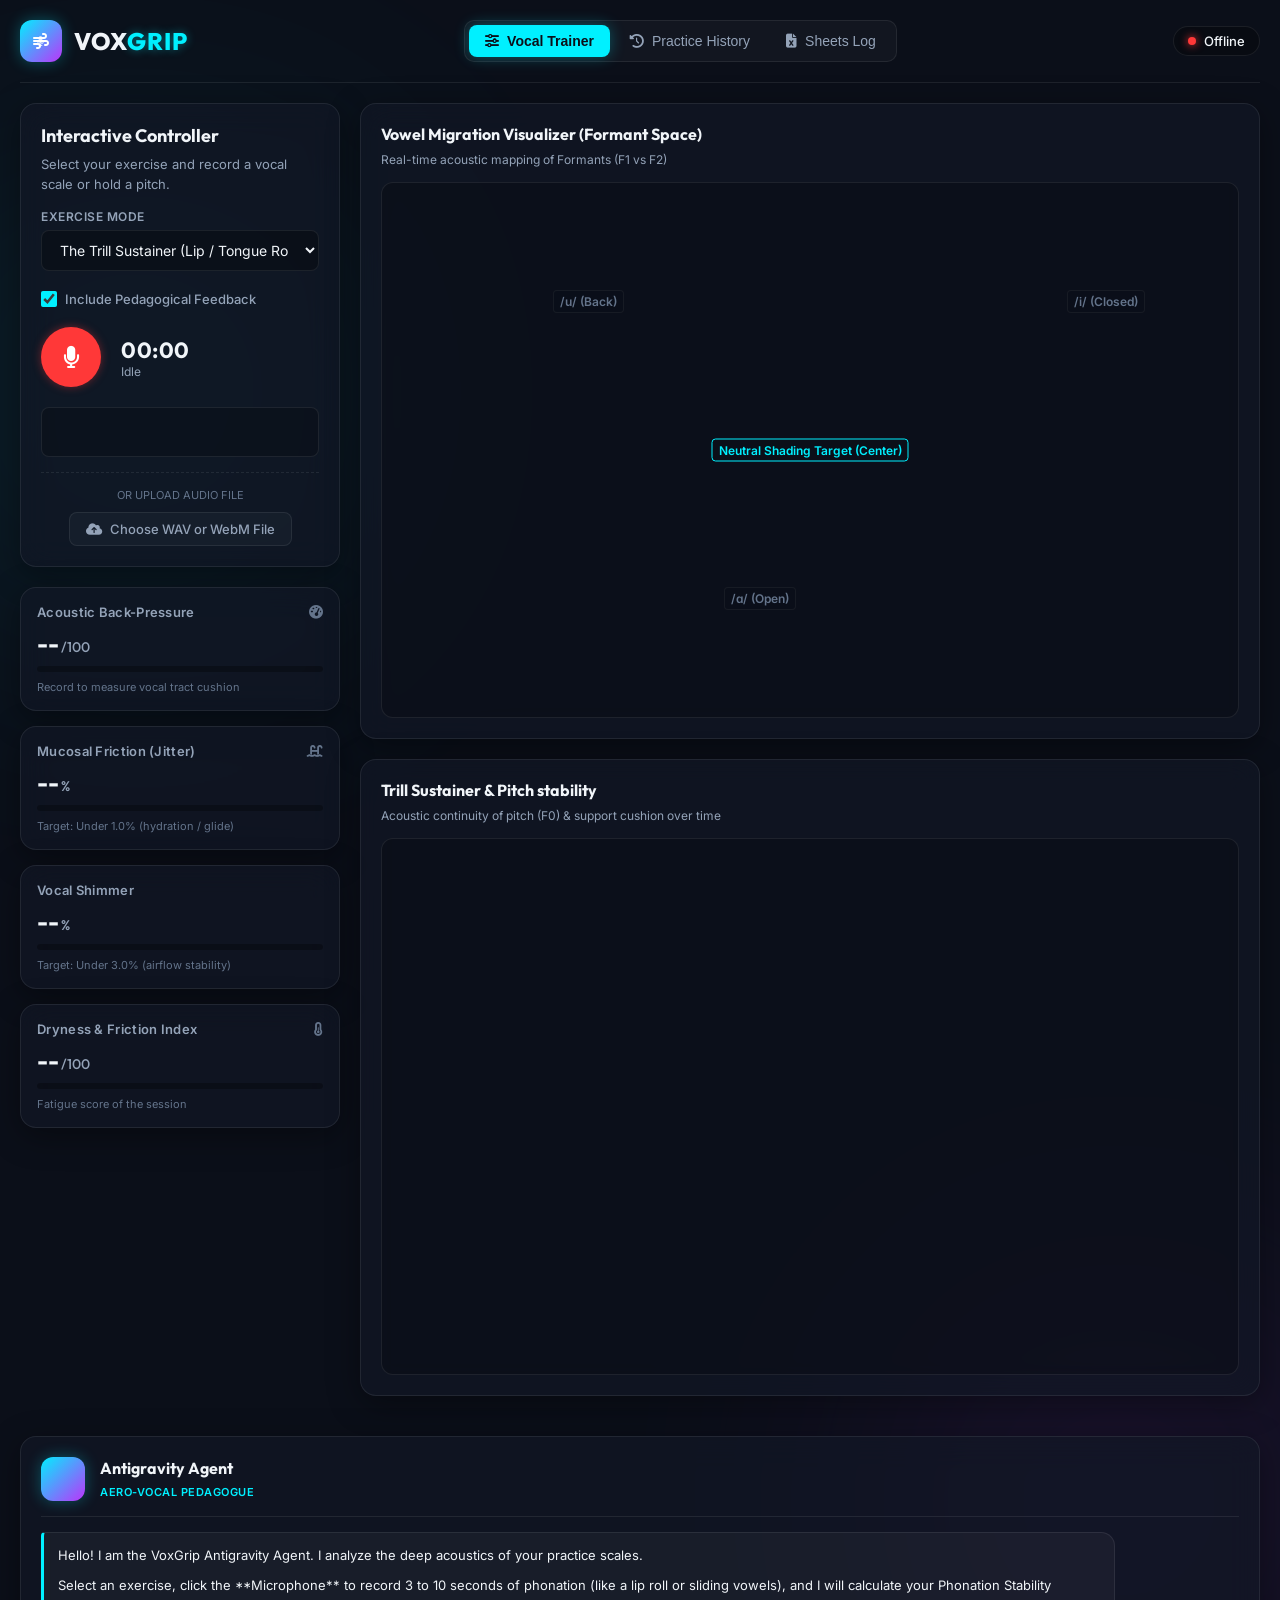
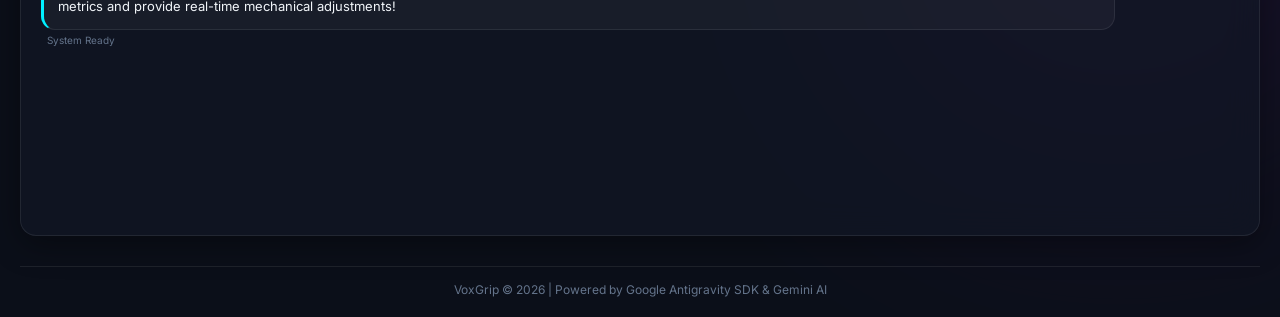
==== static/voxgrip/index.html @ e0f42a2d "Initial commit: standalone VoxGrip Offline Voice Trainer" ====
<!DOCTYPE html>
<html lang="en">
<head>
    <meta charset="UTF-8">
    <meta name="viewport" content="width=device-width, initial-scale=1.0">
    <title>VoxGrip | Voice Trainer & Aerodynamic Monitor</title>
    <!-- Google Fonts: Outfit & Inter -->
    <link href="https://fonts.googleapis.com/css2?family=Inter:wght@300;400;500;600&family=Outfit:wght@500;700;800&display=swap" rel="stylesheet">
    <!-- FontAwesome for icons -->
    <link rel="stylesheet" href="https://cdnjs.cloudflare.com/ajax/libs/font-awesome/6.4.0/css/all.min.css">
    <link rel="stylesheet" href="style.css">
</head>
<body>
    <!-- Background glow spheres -->
    <div class="glow-sphere sphere-cyan"></div>
    <div class="glow-sphere sphere-purple"></div>

    <div class="app-container">
        <!-- Top Navigation Header -->
        <header class="app-header">
            <div class="brand">
                <div class="logo-icon">
                    <i class="fa-solid fa-wind logo-waves"></i>
                    <i class="fa-solid fa-microphone logo-mic"></i>
                </div>
                <h1>VOX<span>GRIP</span></h1>
            </div>
            
            <div class="tabs">
                <button class="tab-btn active" id="tab-trainer" onclick="switchTab('trainer')">
                    <i class="fa-solid fa-sliders"></i> Vocal Trainer
                </button>
                <button class="tab-btn" id="tab-history" onclick="switchTab('history')">
                    <i class="fa-solid fa-clock-rotate-left"></i> Practice History
                </button>
                <button class="tab-btn" id="tab-settings" onclick="switchTab('settings')">
                    <i class="fa-solid fa-file-excel"></i> Sheets Log
                </button>
            </div>

            <div class="system-status">
                <div class="status-item" id="api-status">
                    <span class="status-indicator warning"></span>
                    <span class="status-text">Checking API...</span>
                </div>
            </div>
        </header>

        <!-- Main Body -->
        <main class="main-content">
            <!-- Dynamic Alert for API key -->
            <div id="api-key-warning" class="alert-banner hidden">
                <i class="fa-solid fa-triangle-exclamation"></i>
                <div class="alert-text">
                    <strong>Gemini API Key Missing:</strong> The Antigravity Agent requires a Gemini API Key to function. Please create a <code>.env</code> file containing <code>GEMINI_API_KEY=your_key_here</code> in the project directory and restart the server.
                </div>
            </div>

            <!-- Trainer Tab Content -->
            <section id="trainer-section" class="tab-section active">
                <div class="grid-layout">
                    
                    <!-- Left: Control & Metrics Column -->
                    <div class="control-panel">
                        <!-- Recording Controller Card -->
                        <div class="glass-card controller-card">
                            <h2>Interactive Controller</h2>
                            <p class="description">Select your exercise and record a vocal scale or hold a pitch.</p>
                            
                            <div class="exercise-selector">
                                <label for="exercise-type">Exercise Mode</label>
                                <select id="exercise-type">
                                    <option value="lip_trill">The Trill Sustainer (Lip / Tongue Roll)</option>
                                    <option value="vowel_migration">Vowel Migration (High-Register /i/ or /u/)</option>
                                    <option value="voiced_fricative">Voiced Fricative (/v/ or /z/ Support)</option>
                                    <option value="vocal_fry">Vocal Fry Onset (Gentle Cord Realignment)</option>
                                    <option value="messa_di_voce">Messa di Voce (Crescendo & Support Test)</option>
                                    <option value="free_singing">Free Scaling & Phonation Stability</option>
                                </select>
                            </div>

                            <div class="feedback-toggle">
                                <input type="checkbox" id="enable-feedback" checked>
                                <label for="enable-feedback">Include Pedagogical Feedback</label>
                            </div>

                            <div class="recording-controls">
                                <button id="record-btn" class="record-btn idle" onclick="toggleRecording()">
                                    <i class="fa-solid fa-microphone"></i>
                                </button>
                                <div class="timer-display">
                                    <span id="timer-count">00:00</span>
                                    <span id="recording-status">Idle</span>
                                </div>
                            </div>

                            <div class="audio-wave-container">
                                <canvas id="waveform-canvas"></canvas>
                            </div>

                            <!-- Upload alternative -->
                            <div class="upload-alternative">
                                <span class="or-separator">or upload audio file</span>
                                <input type="file" id="file-upload" accept="audio/wav,audio/mp3,audio/webm" onchange="handleFileUpload(event)">
                                <label for="file-upload" class="upload-label">
                                    <i class="fa-solid fa-cloud-arrow-up"></i> Choose WAV or WebM File
                                </label>
                            </div>
                        </div>

                        <!-- Gauge Panels Grid -->
                        <div class="metrics-grid">
                            <!-- Back Pressure -->
                            <div class="glass-card metric-card" id="card-backpressure">
                                <div class="metric-header">
                                    <h3>Acoustic Back-Pressure</h3>
                                    <i class="fa-solid fa-gauge-high"></i>
                                </div>
                                <div class="metric-value">
                                    <span id="val-backpressure">--</span><span class="unit">/100</span>
                                </div>
                                <div class="meter-bar">
                                    <div id="bar-backpressure" class="meter-fill" style="width: 0%"></div>
                                </div>
                                <p class="metric-hint" id="hint-backpressure">Record to measure vocal tract cushion</p>
                            </div>

                            <!-- Mucosal Friction (Jitter) -->
                            <div class="glass-card metric-card" id="card-jitter">
                                <div class="metric-header">
                                    <h3>Mucosal Friction (Jitter)</h3>
                                    <i class="fa-solid fa-water-ladder"></i>
                                </div>
                                <div class="metric-value">
                                    <span id="val-jitter">--</span><span class="unit">%</span>
                                </div>
                                <div class="meter-bar">
                                    <div id="bar-jitter" class="meter-fill" style="width: 0%"></div>
                                </div>
                                <p class="metric-hint" id="hint-jitter">Target: Under 1.0% (hydration / glide)</p>
                            </div>

                            <!-- Amplitude Perturbation (Shimmer) -->
                            <div class="glass-card metric-card" id="card-shimmer">
                                <div class="metric-header">
                                    <h3>Vocal Shimmer</h3>
                                    <i class="fa-solid fa-waveform"></i>
                                </div>
                                <div class="metric-value">
                                    <span id="val-shimmer">--</span><span class="unit">%</span>
                                </div>
                                <div class="meter-bar">
                                    <div id="bar-shimmer" class="meter-fill" style="width: 0%"></div>
                                </div>
                                <p class="metric-hint" id="hint-shimmer">Target: Under 3.0% (airflow stability)</p>
                            </div>

                            <!-- Dryness Index -->
                            <div class="glass-card metric-card" id="card-dryness">
                                <div class="metric-header">
                                    <h3>Dryness & Friction Index</h3>
                                    <i class="fa-solid fa-temperature-half"></i>
                                </div>
                                <div class="metric-value">
                                    <span id="val-dryness">--</span><span class="unit">/100</span>
                                </div>
                                <div class="meter-bar">
                                    <div id="bar-dryness" class="meter-fill" style="width: 0%"></div>
                                </div>
                                <p class="metric-hint" id="hint-dryness">Fatigue score of the session</p>
                            </div>
                        </div>
                    </div>

                    <!-- Middle: Visualizers Column -->
                    <div class="visualizer-panel">
                        <!-- Canvas 1: Vowel Migration Visualizer -->
                        <div class="glass-card visualizer-card">
                            <div class="visualizer-header">
                                <h2>Vowel Migration Visualizer (Formant Space)</h2>
                                <p class="subtitle">Real-time acoustic mapping of Formants (F1 vs F2)</p>
                            </div>
                            <div class="canvas-wrapper">
                                <canvas id="vowel-canvas"></canvas>
                                <div class="vowel-labels">
                                    <span class="vowel-lbl i-vowel">/i/ (Closed)</span>
                                    <span class="vowel-lbl a-vowel">/ɑ/ (Open)</span>
                                    <span class="vowel-lbl u-vowel">/u/ (Back)</span>
                                    <span class="vowel-lbl shaded-vowel">Neutral Shading Target (Center)</span>
                                </div>
                            </div>
                        </div>

                        <!-- Canvas 2: Stability Timeline -->
                        <div class="glass-card visualizer-card">
                            <div class="visualizer-header">
                                <h2>Trill Sustainer & Pitch stability</h2>
                                <p class="subtitle">Acoustic continuity of pitch (F0) & support cushion over time</p>
                            </div>
                            <div class="canvas-wrapper">
                                <canvas id="stability-canvas"></canvas>
                            </div>
                        </div>
                    </div>

                    <!-- Right: Agent & Analysis Console Column -->
                    <div class="agent-panel">
                        <div class="glass-card agent-card">
                            <div class="agent-header">
                                <div class="agent-avatar">
                                    <i class="fa-solid fa-brain-circuit"></i>
                                </div>
                                <div class="agent-title">
                                    <h2>Antigravity Agent</h2>
                                    <span class="badge">Aero-Vocal Pedagogue</span>
                                </div>
                            </div>

                            <div class="agent-console" id="agent-chat-history">
                                <div class="chat-bubble agent">
                                    <div class="bubble-content">
                                        <p>Hello! I am the VoxGrip Antigravity Agent. I analyze the deep acoustics of your practice scales.</p>
                                        <p>Select an exercise, click the **Microphone** to record 3 to 10 seconds of phonation (like a lip roll or sliding vowels), and I will calculate your Phonation Stability metrics and provide real-time mechanical adjustments!</p>
                                    </div>
                                    <span class="bubble-time">System Ready</span>
                                </div>
                            </div>

                            <div class="analysis-loading hidden" id="analysis-spinner">
                                <div class="spinner"></div>
                                <p>Antigravity Agent running local DSP & Gemini loops...</p>
                            </div>
                        </div>
                    </div>

                </div>
            </section>

            <!-- History Tab Content -->
            <section id="history-section" class="tab-section">
                <!-- Longitudinal Progress Trend Card -->
                <div class="glass-card trend-chart-card">
                    <div class="trend-header">
                        <div class="trend-title-container">
                            <h2>Longitudinal Practice Trends</h2>
                            <p class="subtitle">Acoustic continuity, fatigue, and cushion progress over time</p>
                        </div>
                        <div class="trend-tabs">
                            <button class="trend-tab-btn active" id="trend-tab-dryness" onclick="switchTrendMetric('dryness')">Dryness Index</button>
                            <button class="trend-tab-btn" id="trend-tab-perturbations" onclick="switchTrendMetric('perturbations')">Jitter & Shimmer</button>
                            <button class="trend-tab-btn" id="trend-tab-backpressure" onclick="switchTrendMetric('backpressure')">Back-Pressure</button>
                        </div>
                    </div>
                    <div class="trend-canvas-wrapper">
                        <canvas id="trend-canvas"></canvas>
                    </div>
                </div>

                <div class="history-container">
                    <div class="glass-card history-list-card">
                        <h2>Vocal Session History</h2>
                        <p class="description">Review your longitudinal progress, aerodynamic index stability, and fatigue curves.</p>
                        <div class="history-list" id="history-list-container">
                            <div class="loading-history">
                                <div class="spinner-small"></div>
                                <span>Retrieving session logs...</span>
                            </div>
                        </div>
                    </div>

                    <div class="glass-card history-detail-card" id="history-detail-panel">
                        <div class="detail-placeholder">
                            <i class="fa-solid fa-chart-line-up"></i>
                            <p>Select a session from the list on the left to view detailed metrics and agent recommendations.</p>
                        </div>
                    </div>
                </div>
            </section>

            <!-- Settings Tab Content -->
            <section id="settings-section" class="tab-section">
                <div class="settings-grid">
                    <!-- Google Sheets Setup Card -->
                    <div class="glass-card settings-card">
                        <h2>Google Sheets Logging Setup</h2>
                        <p class="description">Automatically append every vocal session to a Google Spreadsheet using Google Apps Script.</p>
                        
                        <div class="settings-form">
                            <div class="form-group">
                                <label for="sheets-url-input">Google Apps Script Web App URL</label>
                                <input type="url" id="sheets-url-input" placeholder="https://script.google.com/macros/s/.../exec">
                            </div>
                            <div class="form-group">
                                <label for="sheets-token-input">Secret Authorization Token</label>
                                <input type="text" id="sheets-token-input" value="voxgrip_secret_12345">
                            </div>
                            <button id="save-settings-btn" class="save-btn" onclick="saveSettings()">
                                <i class="fa-solid fa-floppy-disk"></i> Save Settings
                            </button>
                            <span id="settings-save-status" class="save-status"></span>
                        </div>
                    </div>

                    <!-- Instrumental Spillover Profile Card -->
                    <div class="glass-card settings-card">
                        <h2>Instrumental Spillover Profile</h2>
                        <p class="description">Select your musical background. The expert analysis will customize behavioral hooks and analogies accordingly.</p>
                        
                        <div class="settings-form">
                            <div class="instrument-checklist">
                                <div class="checkbox-item">
                                    <input type="checkbox" id="inst-woodwinds" value="woodwinds">
                                    <label for="inst-woodwinds">
                                        <strong>Woodwinds (Flute / Saxophone)</strong>
                                        <span>Flow support, air-volume adjustments, jaw/lip tension release</span>
                                    </label>
                                </div>
                                <div class="checkbox-item">
                                    <input type="checkbox" id="inst-violin" value="violin">
                                    <label for="inst-violin">
                                        <strong>Violin (Bowed Strings)</strong>
                                        <span>Breath support draw comparison with bowing velocity/friction</span>
                                    </label>
                                </div>
                                <div class="checkbox-item">
                                    <input type="checkbox" id="inst-guitar" value="guitar">
                                    <label for="inst-guitar">
                                        <strong>Guitar (Plucked / Fretted)</strong>
                                        <span>Cervical spine posture release, onset attack plucking control</span>
                                    </label>
                                </div>
                            </div>
                            <button id="save-profile-btn" class="save-btn" onclick="saveProfile()">
                                <i class="fa-solid fa-user-gear"></i> Save Profile
                            </button>
                            <span id="profile-save-status" class="save-status"></span>
                        </div>
                    </div>

                    <!-- Setup Guide Card -->
                    <div class="glass-card guide-card">
                        <h2>Apps Script Guide</h2>
                        <ol class="setup-list">
                            <li>Create a new <strong>Google Sheet</strong>.</li>
                            <li>Go to <strong>Extensions &gt; Apps Script</strong>.</li>
                            <li>Paste the code block below into the script editor.</li>
                            <li>Click <strong>Deploy &gt; New Deployment</strong>.</li>
                            <li>Set "Execute as" to <strong>Me</strong> and "Who has access" to <strong>Anyone</strong>.</li>
                            <li>Deploy, authorize permissions, copy the <strong>Web App URL</strong>, and paste it here!</li>
                        </ol>
                        
                        <div class="code-box-container">
                            <div class="code-box-header">
                                <span>Code.gs</span>
                                <button class="copy-code-btn" onclick="copyCode()"><i class="fa-solid fa-copy"></i> Copy</button>
                            </div>
                            <pre class="code-box"><code id="apps-script-code">function doPost(e) {
  var sheet = SpreadsheetApp.getActiveSpreadsheet().getActiveSheet();
  var data = JSON.parse(e.postData.contents);
  
  // Verify secret token
  var secretToken = "voxgrip_secret_12345";
  if (data.token !== secretToken) {
    return ContentService.createTextOutput(JSON.stringify({status: "error", message: "Unauthorized"})).setMimeType(ContentService.MimeType.JSON);
  }
  
  // Add headers if sheet is empty
  if (sheet.getLastRow() === 0) {
    sheet.appendRow([
      "Timestamp", "Session ID", "Total Dur (s)", "Voiced Dur (s)", 
      "F0 Pitch (Hz)", "Jitter (%)", "Shimmer (%)", 
      "F1 Formant (Hz)", "F2 Formant (Hz)", "Vowel Space", 
      "Back-Pressure Index", "Dryness/Friction Index", "Remedials / Recommendations"
    ]);
  }
  
  // Append data row
  sheet.appendRow([
    data.timestamp,
    data.session_id,
    data.total_duration_sec,
    data.voiced_duration_sec,
    data.f0_hz,
    data.jitter_percentage,
    data.shimmer_percentage,
    data.f1_formant_hz,
    data.f2_formant_hz,
    data.vowel_space,
    data.back_pressure_index,
    data.dryness_friction_index,
    data.remedials
  ]);
  
  return ContentService.createTextOutput(JSON.stringify({status: "success"})).setMimeType(ContentService.MimeType.JSON);
}</code></pre>
                        </div>
                    </div>
                </div>
            </section>
        </main>
        
        <footer class="app-footer">
            <p>VoxGrip &copy; 2026 | Powered by Google Antigravity SDK & Gemini AI</p>
        </footer>
    </div>

    <!-- Scripts -->
    <script src="app.js"></script>
</body>
</html>
---- static/voxgrip/style.css ----
/* VoxGrip Premium Design System & Styles */

:root {
    --bg-dark: #0b0f19;
    --bg-card: rgba(18, 24, 38, 0.7);
    --bg-card-hover: rgba(24, 32, 51, 0.8);
    --border-glass: rgba(255, 255, 255, 0.08);
    --border-glass-active: rgba(0, 240, 255, 0.25);
    
    --text-primary: #f1f5f9;
    --text-secondary: #94a3b8;
    --text-muted: #64748b;
    
    /* Neon Colors */
    --accent-cyan: #00f0ff;
    --accent-purple: #bc34fa;
    --accent-green: #00e676;
    --accent-yellow: #ffd600;
    --accent-red: #ff3838;
    
    /* Shadows */
    --glow-cyan: 0 0 15px rgba(0, 240, 255, 0.3);
    --glow-purple: 0 0 15px rgba(188, 52, 250, 0.3);
    --glow-red: 0 0 15px rgba(255, 56, 56, 0.35);
    --card-shadow: 0 8px 32px 0 rgba(0, 0, 0, 0.37);
}

* {
    box-sizing: border-box;
    margin: 0;
    padding: 0;
}

body {
    background-color: var(--bg-dark);
    color: var(--text-primary);
    font-family: 'Inter', -apple-system, sans-serif;
    min-height: 100vh;
    overflow-x: hidden;
    position: relative;
}

/* Ambient Background Glow */
.glow-sphere {
    position: absolute;
    border-radius: 50%;
    filter: blur(140px);
    z-index: 0;
    opacity: 0.12;
    pointer-events: none;
}

.sphere-cyan {
    width: 400px;
    height: 400px;
    background-color: var(--accent-cyan);
    top: 10%;
    left: -5%;
}

.sphere-purple {
    width: 450px;
    height: 450px;
    background-color: var(--accent-purple);
    bottom: 10%;
    right: -5%;
}

/* App Container Layout */
.app-container {
    position: relative;
    z-index: 1;
    max-width: 1600px;
    margin: 0 auto;
    padding: 20px;
    display: flex;
    flex-direction: column;
    min-height: 100vh;
}

/* Header */
.app-header {
    display: flex;
    justify-content: space-between;
    align-items: center;
    padding-bottom: 20px;
    border-bottom: 1px solid var(--border-glass);
    margin-bottom: 20px;
}

.brand {
    display: flex;
    align-items: center;
    gap: 12px;
}

.logo-icon {
    position: relative;
    width: 42px;
    height: 42px;
    background: linear-gradient(135deg, var(--accent-cyan), var(--accent-purple));
    border-radius: 12px;
    display: flex;
    justify-content: center;
    align-items: center;
    box-shadow: var(--glow-cyan);
}

.logo-waves {
    color: white;
    font-size: 16px;
    position: absolute;
    animation: wave-bounce 2s ease-in-out infinite alternate;
}

.logo-mic {
    color: white;
    font-size: 10px;
    position: absolute;
    opacity: 0.8;
}

@keyframes wave-bounce {
    0% { transform: translateY(-3px) scaleY(0.9); }
    100% { transform: translateY(3px) scaleY(1.1); }
}

.brand h1 {
    font-family: 'Outfit', sans-serif;
    font-weight: 800;
    font-size: 24px;
    letter-spacing: 1px;
}

.brand h1 span {
    color: var(--accent-cyan);
    text-shadow: 0 0 10px rgba(0, 240, 255, 0.4);
}

/* Tabs Navigation */
.tabs {
    display: flex;
    background: rgba(255, 255, 255, 0.03);
    border: 1px solid var(--border-glass);
    padding: 4px;
    border-radius: 10px;
    gap: 4px;
}

.tab-btn {
    background: transparent;
    border: none;
    color: var(--text-secondary);
    padding: 8px 16px;
    border-radius: 8px;
    cursor: pointer;
    font-weight: 500;
    font-size: 14px;
    display: flex;
    align-items: center;
    gap: 8px;
    transition: all 0.25s ease;
}

.tab-btn:hover {
    color: var(--text-primary);
    background: rgba(255, 255, 255, 0.04);
}

.tab-btn.active {
    color: var(--bg-dark);
    background: var(--accent-cyan);
    font-weight: 600;
    box-shadow: var(--glow-cyan);
}

/* System Status */
.system-status {
    display: flex;
    align-items: center;
}

.status-item {
    display: flex;
    align-items: center;
    gap: 8px;
    background: rgba(0, 0, 0, 0.25);
    border: 1px solid var(--border-glass);
    padding: 6px 14px;
    border-radius: 20px;
    font-size: 13px;
    font-weight: 500;
}

.status-indicator {
    width: 8px;
    height: 8px;
    border-radius: 50%;
    display: inline-block;
}

.status-indicator.success { background-color: var(--accent-green); box-shadow: 0 0 8px var(--accent-green); }
.status-indicator.warning { background-color: var(--accent-yellow); box-shadow: 0 0 8px var(--accent-yellow); }
.status-indicator.error { background-color: var(--accent-red); box-shadow: 0 0 8px var(--accent-red); }

/* Alert Banner */
.alert-banner {
    display: flex;
    align-items: center;
    gap: 15px;
    background: rgba(255, 56, 56, 0.1);
    border: 1px solid rgba(255, 56, 56, 0.25);
    padding: 12px 20px;
    border-radius: 12px;
    margin-bottom: 20px;
    color: #ffd8d8;
    font-size: 14px;
}

.alert-banner i {
    color: var(--accent-red);
    font-size: 18px;
}

.alert-banner code {
    background: rgba(0, 0, 0, 0.3);
    padding: 2px 6px;
    border-radius: 4px;
    font-family: monospace;
    color: #ff8b8b;
}

.hidden {
    display: none !important;
}

/* Main Layout Grid */
.grid-layout {
    display: grid;
    grid-template-columns: 350px 1fr 380px;
    gap: 20px;
    align-items: start;
}

/* Glass Card styling */
.glass-card {
    background-color: var(--bg-card);
    backdrop-filter: blur(16px);
    -webkit-backdrop-filter: blur(16px);
    border: 1px solid var(--border-glass);
    border-radius: 16px;
    padding: 20px;
    box-shadow: var(--card-shadow);
    transition: border-color 0.3s ease, box-shadow 0.3s ease, background-color 0.3s ease;
}

.glass-card:hover {
    background-color: var(--bg-card-hover);
    border-color: rgba(255, 255, 255, 0.12);
}

.glass-card h2 {
    font-family: 'Outfit', sans-serif;
    font-size: 18px;
    font-weight: 700;
    margin-bottom: 8px;
}

.description {
    font-size: 13px;
    color: var(--text-secondary);
    line-height: 1.5;
    margin-bottom: 15px;
}

/* Controller Card */
.controller-card {
    display: flex;
    flex-direction: column;
    margin-bottom: 20px;
}

.exercise-selector {
    display: flex;
    flex-direction: column;
    gap: 6px;
    margin-bottom: 20px;
}

.exercise-selector label {
    font-size: 12px;
    font-weight: 600;
    color: var(--text-secondary);
    text-transform: uppercase;
    letter-spacing: 0.5px;
}

.exercise-selector select {
    background: rgba(0, 0, 0, 0.3);
    border: 1px solid var(--border-glass);
    color: var(--text-primary);
    padding: 10px 14px;
    border-radius: 8px;
    font-family: inherit;
    font-size: 14px;
    outline: none;
    cursor: pointer;
    transition: border-color 0.25s ease;
}

.exercise-selector select:focus {
    border-color: var(--accent-cyan);
}

.feedback-toggle {
    display: flex;
    align-items: center;
    gap: 8px;
    margin-bottom: 20px;
    cursor: pointer;
}

.feedback-toggle input[type="checkbox"] {
    width: 16px;
    height: 16px;
    accent-color: var(--accent-cyan);
    cursor: pointer;
    margin: 0;
}

.feedback-toggle label {
    font-size: 13px;
    font-weight: 500;
    color: var(--text-secondary);
    cursor: pointer;
    user-select: none;
    text-transform: none;
    letter-spacing: normal;
}

.recording-controls {
    display: flex;
    align-items: center;
    gap: 20px;
    margin-bottom: 20px;
}

.record-btn {
    width: 60px;
    height: 60px;
    border-radius: 50%;
    border: none;
    cursor: pointer;
    display: flex;
    justify-content: center;
    align-items: center;
    font-size: 22px;
    transition: all 0.3s cubic-bezier(0.175, 0.885, 0.32, 1.275);
}

.record-btn.idle {
    background: var(--accent-red);
    color: white;
    box-shadow: 0 0 10px rgba(255, 56, 56, 0.4);
}

.record-btn.idle:hover {
    transform: scale(1.08);
    box-shadow: 0 0 20px rgba(255, 56, 56, 0.6);
}

.record-btn.recording {
    background: var(--accent-cyan);
    color: var(--bg-dark);
    box-shadow: var(--glow-cyan);
    animation: recording-pulse 1.5s infinite alternate;
}

@keyframes recording-pulse {
    0% { transform: scale(1.0); box-shadow: 0 0 10px rgba(0, 240, 255, 0.4); }
    100% { transform: scale(1.08); box-shadow: 0 0 25px rgba(0, 240, 255, 0.8); }
}

.timer-display {
    display: flex;
    flex-direction: column;
}

#timer-count {
    font-family: 'Outfit', sans-serif;
    font-size: 22px;
    font-weight: 700;
    letter-spacing: 0.5px;
}

#recording-status {
    font-size: 12px;
    color: var(--text-secondary);
}

/* Audio wave canvas */
.audio-wave-container {
    height: 50px;
    background: rgba(0, 0, 0, 0.2);
    border: 1px solid var(--border-glass);
    border-radius: 8px;
    overflow: hidden;
    margin-bottom: 15px;
}

#waveform-canvas {
    width: 100%;
    height: 100%;
    display: block;
}

/* Upload Alternative */
.upload-alternative {
    display: flex;
    flex-direction: column;
    align-items: center;
    border-top: 1px dashed var(--border-glass);
    padding-top: 15px;
}

.or-separator {
    font-size: 11px;
    color: var(--text-muted);
    text-transform: uppercase;
    margin-bottom: 10px;
}

.upload-alternative input[type="file"] {
    display: none;
}

.upload-label {
    background: rgba(255, 255, 255, 0.03);
    border: 1px solid var(--border-glass);
    color: var(--text-secondary);
    padding: 8px 16px;
    border-radius: 8px;
    font-size: 13px;
    cursor: pointer;
    font-weight: 500;
    transition: all 0.25s ease;
    display: flex;
    align-items: center;
    gap: 8px;
}

.upload-label:hover {
    background: rgba(255, 255, 255, 0.06);
    color: var(--text-primary);
    border-color: rgba(255, 255, 255, 0.15);
}

/* Metrics Cards Grid */
.metrics-grid {
    display: grid;
    grid-template-columns: 1fr;
    gap: 15px;
}

.metric-card {
    display: flex;
    flex-direction: column;
    padding: 16px;
}

.metric-header {
    display: flex;
    justify-content: space-between;
    align-items: center;
    color: var(--text-secondary);
    margin-bottom: 8px;
}

.metric-header h3 {
    font-size: 13px;
    font-weight: 600;
    letter-spacing: 0.3px;
}

.metric-header i {
    font-size: 14px;
    color: var(--text-muted);
}

.metric-value {
    font-family: 'Outfit', sans-serif;
    font-size: 24px;
    font-weight: 700;
    margin-bottom: 8px;
}

.metric-value .unit {
    font-size: 14px;
    font-weight: 500;
    color: var(--text-secondary);
    margin-left: 2px;
}

.meter-bar {
    height: 6px;
    background: rgba(0, 0, 0, 0.3);
    border-radius: 3px;
    overflow: hidden;
    margin-bottom: 8px;
}

.meter-fill {
    height: 100%;
    border-radius: 3px;
    transition: width 0.5s ease-out, background-color 0.3s ease;
}

#card-backpressure .meter-fill { background-color: var(--accent-cyan); }
#card-jitter .meter-fill { background-color: var(--accent-purple); }
#card-shimmer .meter-fill { background-color: var(--accent-yellow); }
#card-dryness .meter-fill { background-color: var(--accent-green); }

.metric-hint {
    font-size: 11px;
    color: var(--text-muted);
}

/* Warning state for Jitter/Shimmer */
.metric-card.warning-state {
    border-color: var(--accent-red);
    box-shadow: 0 0 10px rgba(255, 56, 56, 0.15);
}

.metric-card.warning-state .metric-header i {
    color: var(--accent-red);
}

.metric-card.warning-state .meter-fill {
    background-color: var(--accent-red) !important;
}

/* Visualizer Panel (Middle) */
.visualizer-panel {
    display: flex;
    flex-direction: column;
    gap: 20px;
}

.visualizer-card {
    display: flex;
    flex-direction: column;
}

.visualizer-header {
    margin-bottom: 15px;
}

.visualizer-header h2 {
    font-family: 'Outfit', sans-serif;
    font-size: 16px;
    font-weight: 700;
}

.subtitle {
    font-size: 12px;
    color: var(--text-secondary);
}

.canvas-wrapper {
    position: relative;
    background: rgba(0, 0, 0, 0.2);
    border: 1px solid var(--border-glass);
    border-radius: 12px;
    overflow: hidden;
    aspect-ratio: 16 / 10;
}

.canvas-wrapper canvas {
    width: 100%;
    height: 100%;
    display: block;
}

.vowel-labels {
    position: absolute;
    top: 0;
    left: 0;
    width: 100%;
    height: 100%;
    pointer-events: none;
}

.vowel-lbl {
    position: absolute;
    font-size: 12px;
    font-weight: 600;
    color: var(--text-muted);
    background: rgba(11, 15, 25, 0.6);
    padding: 3px 6px;
    border-radius: 4px;
    border: 1px solid rgba(255, 255, 255, 0.05);
}

.i-vowel { top: 20%; left: 80%; }
.a-vowel { bottom: 20%; left: 40%; }
.u-vowel { top: 20%; left: 20%; }
.shaded-vowel { top: 50%; left: 50%; transform: translate(-50%, -50%); border-color: var(--accent-cyan); color: var(--accent-cyan); }

/* Agent Panel (Right) */
.agent-panel {
    height: calc(100vh - 120px);
    position: sticky;
    top: 20px;
}

.agent-card {
    display: flex;
    flex-direction: column;
    height: 100%;
    padding: 20px;
}

.agent-header {
    display: flex;
    align-items: center;
    gap: 15px;
    border-bottom: 1px solid var(--border-glass);
    padding-bottom: 15px;
    margin-bottom: 15px;
}

.agent-avatar {
    width: 44px;
    height: 44px;
    border-radius: 12px;
    background: linear-gradient(135deg, var(--accent-cyan), var(--accent-purple));
    display: flex;
    justify-content: center;
    align-items: center;
    font-size: 20px;
    box-shadow: var(--glow-cyan);
}

.agent-title h2 {
    font-size: 16px;
    font-weight: 700;
    margin-bottom: 2px;
}

.badge {
    font-size: 11px;
    font-weight: 600;
    color: var(--accent-cyan);
    text-transform: uppercase;
    letter-spacing: 0.5px;
}

.agent-console {
    flex: 1;
    overflow-y: auto;
    display: flex;
    flex-direction: column;
    gap: 15px;
    padding-right: 5px;
    margin-bottom: 15px;
}

/* Chat bubble styling */
.chat-bubble {
    display: flex;
    flex-direction: column;
    max-width: 90%;
    animation: bubble-fade 0.3s ease-out;
}

@keyframes bubble-fade {
    0% { opacity: 0; transform: translateY(10px); }
    100% { opacity: 1; transform: translateY(0); }
}

.chat-bubble.agent {
    align-self: flex-start;
}

.chat-bubble.agent .bubble-content {
    background: rgba(255, 255, 255, 0.04);
    border: 1px solid var(--border-glass);
    border-left: 3px solid var(--accent-cyan);
    color: var(--text-primary);
    border-radius: 4px 14px 14px 14px;
    padding: 12px 14px;
    font-size: 13px;
    line-height: 1.6;
}

.chat-bubble.agent .bubble-content h3 {
    font-family: 'Outfit', sans-serif;
    font-size: 14px;
    font-weight: 700;
    color: var(--accent-cyan);
    margin: 15px 0 6px 0;
}

.chat-bubble.agent .bubble-content h3:first-of-type {
    margin-top: 5px;
}

.chat-bubble.agent .bubble-content ul {
    margin-left: 18px;
    margin-bottom: 8px;
}

.chat-bubble.agent .bubble-content li {
    margin-bottom: 4px;
}

.chat-bubble.agent .bubble-content p {
    margin-bottom: 10px;
}

.chat-bubble.agent .bubble-content p:last-child {
    margin-bottom: 0;
}

.bubble-time {
    font-size: 10px;
    color: var(--text-muted);
    margin-top: 4px;
    margin-left: 6px;
}

.analysis-loading {
    display: flex;
    flex-direction: column;
    align-items: center;
    gap: 12px;
    padding: 15px;
    border-top: 1px solid var(--border-glass);
}

.spinner {
    width: 24px;
    height: 24px;
    border: 3px solid rgba(0, 240, 255, 0.15);
    border-top-color: var(--accent-cyan);
    border-radius: 50%;
    animation: spin 1s linear infinite;
}

.spinner-small {
    width: 16px;
    height: 16px;
    border: 2px solid rgba(255, 255, 255, 0.1);
    border-top-color: var(--text-primary);
    border-radius: 50%;
    animation: spin 1s linear infinite;
}

@keyframes spin {
    100% { transform: rotate(360deg); }
}

.analysis-loading p {
    font-size: 12px;
    color: var(--text-secondary);
}

/* History Tab Styling */
.history-container {
    display: grid;
    grid-template-columns: 350px 1fr;
    gap: 20px;
    height: calc(100vh - 120px);
}

.history-list-card {
    display: flex;
    flex-direction: column;
    height: 100%;
}

.history-list {
    flex: 1;
    overflow-y: auto;
    display: flex;
    flex-direction: column;
    gap: 10px;
    padding-right: 5px;
}

.loading-history {
    display: flex;
    align-items: center;
    justify-content: center;
    gap: 10px;
    color: var(--text-secondary);
    padding: 40px 0;
    font-size: 14px;
}

.history-item {
    background: rgba(255, 255, 255, 0.02);
    border: 1px solid var(--border-glass);
    border-radius: 10px;
    padding: 12px;
    cursor: pointer;
    transition: all 0.2s ease;
}

.history-item:hover {
    background: rgba(255, 255, 255, 0.05);
    border-color: rgba(255, 255, 255, 0.12);
}

.history-item.active {
    border-color: var(--accent-cyan);
    background: rgba(0, 240, 255, 0.03);
}

.history-item-header {
    display: flex;
    justify-content: space-between;
    margin-bottom: 6px;
}

.history-item-date {
    font-weight: 600;
    font-size: 13px;
    color: var(--text-primary);
}

.history-item-score {
    font-family: 'Outfit', sans-serif;
    font-weight: 700;
    font-size: 13px;
    color: var(--accent-green);
}

.history-item-metrics {
    display: flex;
    gap: 12px;
    font-size: 11px;
    color: var(--text-secondary);
}

.history-item-metrics span strong {
    color: var(--text-primary);
}

/* History Detail Panel */
.history-detail-card {
    height: 100%;
    overflow-y: auto;
    padding: 30px;
}

.detail-placeholder {
    display: flex;
    flex-direction: column;
    align-items: center;
    justify-content: center;
    height: 100%;
    color: var(--text-muted);
    gap: 15px;
    text-align: center;
}

.detail-placeholder i {
    font-size: 48px;
}

.detail-placeholder p {
    font-size: 14px;
    max-width: 300px;
}

.history-detail-header {
    border-bottom: 1px solid var(--border-glass);
    padding-bottom: 20px;
    margin-bottom: 25px;
}

.history-detail-header h2 {
    font-family: 'Outfit', sans-serif;
    font-size: 24px;
    margin-bottom: 6px;
}

.history-detail-date {
    font-size: 13px;
    color: var(--text-secondary);
}

.history-detail-grid {
    display: grid;
    grid-template-columns: repeat(auto-fit, minmax(200px, 1fr));
    gap: 20px;
    margin-bottom: 30px;
}

.history-detail-metric {
    background: rgba(0, 0, 0, 0.25);
    border: 1px solid var(--border-glass);
    padding: 15px;
    border-radius: 12px;
}

.history-detail-metric h4 {
    font-size: 11px;
    text-transform: uppercase;
    color: var(--text-secondary);
    letter-spacing: 0.5px;
    margin-bottom: 6px;
}

.history-detail-metric div {
    font-family: 'Outfit', sans-serif;
    font-size: 20px;
    font-weight: 700;
}

.history-detail-feedback {
    background: rgba(255, 255, 255, 0.02);
    border: 1px solid var(--border-glass);
    border-left: 4px solid var(--accent-cyan);
    padding: 20px;
    border-radius: 8px;
}

.history-detail-feedback h3 {
    font-family: 'Outfit', sans-serif;
    font-size: 16px;
    margin-bottom: 12px;
    color: var(--accent-cyan);
}

.history-detail-feedback-content {
    font-size: 14px;
    line-height: 1.6;
}

/* Custom Scrollbars */
::-webkit-scrollbar {
    width: 6px;
    height: 6px;
}

::-webkit-scrollbar-track {
    background: transparent;
}

::-webkit-scrollbar-thumb {
    background: rgba(255, 255, 255, 0.1);
    border-radius: 3px;
}

::-webkit-scrollbar-thumb:hover {
    background: rgba(255, 255, 255, 0.25);
}

/* Tab display toggling */
.tab-section {
    display: none;
}

.tab-section.active {
    display: block;
}

/* App Footer */
.app-footer {
    border-top: 1px solid var(--border-glass);
    padding-top: 15px;
    margin-top: 30px;
    text-align: center;
    color: var(--text-muted);
    font-size: 12px;
}

/* Media Queries */
@media (max-width: 1400px) {
    .grid-layout {
        grid-template-columns: 320px 1fr;
    }
    
    .agent-panel {
        grid-column: span 2;
        height: auto;
        position: static;
        margin-top: 20px;
    }
    
    .agent-card {
        height: 400px;
    }
}

@media (max-width: 950px) {
    .grid-layout {
        grid-template-columns: 1fr;
    }
    
    .agent-panel {
        grid-column: auto;
    }
    
    .app-header {
        flex-direction: column;
        gap: 15px;
        align-items: flex-start;
    }
    
    .history-container {
        grid-template-columns: 1fr;
        height: auto;
    }
    
    .history-list-card {
        height: 350px;
    }
}

/* Settings View Styles */
.settings-grid {
    display: grid;
    grid-template-columns: 400px 1fr;
    gap: 20px;
    align-items: start;
}

.settings-form {
    display: flex;
    flex-direction: column;
    gap: 16px;
    margin-top: 15px;
}

.form-group {
    display: flex;
    flex-direction: column;
    gap: 6px;
}

.form-group label {
    font-size: 11px;
    font-weight: 600;
    color: var(--text-secondary);
    text-transform: uppercase;
    letter-spacing: 0.5px;
}

.form-group input {
    background: rgba(0, 0, 0, 0.3);
    border: 1px solid var(--border-glass);
    color: var(--text-primary);
    padding: 10px 14px;
    border-radius: 8px;
    font-family: inherit;
    font-size: 14px;
    outline: none;
    transition: border-color 0.25s ease;
}

.form-group input:focus {
    border-color: var(--accent-cyan);
}

.save-btn {
    background: var(--accent-green);
    color: var(--bg-dark);
    font-weight: 600;
    border: none;
    padding: 11px 18px;
    border-radius: 8px;
    cursor: pointer;
    font-size: 14px;
    display: flex;
    align-items: center;
    justify-content: center;
    gap: 8px;
    transition: all 0.25s cubic-bezier(0.175, 0.885, 0.32, 1.275);
}

.save-btn:hover {
    box-shadow: 0 0 15px rgba(0, 230, 118, 0.4);
    transform: translateY(-2px);
}

.save-status {
    font-size: 12px;
    font-weight: 500;
    text-align: center;
    display: inline-block;
    transition: color 0.3s ease;
}

.setup-list {
    margin-left: 20px;
    margin-bottom: 20px;
    font-size: 13px;
    line-height: 1.6;
    color: var(--text-secondary);
}

.setup-list li {
    margin-bottom: 8px;
}

.setup-list li strong {
    color: var(--text-primary);
}

.code-box-container {
    border: 1px solid var(--border-glass);
    border-radius: 8px;
    overflow: hidden;
    margin-top: 15px;
    background: rgba(0, 0, 0, 0.4);
}

.code-box-header {
    display: flex;
    justify-content: space-between;
    align-items: center;
    padding: 8px 14px;
    background: rgba(255, 255, 255, 0.03);
    border-bottom: 1px solid var(--border-glass);
    font-family: monospace;
    font-size: 12px;
    color: var(--text-secondary);
}

.copy-code-btn {
    background: transparent;
    border: 1px solid var(--border-glass);
    color: var(--text-secondary);
    padding: 4px 8px;
    border-radius: 4px;
    cursor: pointer;
    font-size: 11px;
    display: flex;
    align-items: center;
    gap: 4px;
    transition: all 0.2s ease;
}

.copy-code-btn:hover {
    color: var(--text-primary);
    background: rgba(255, 255, 255, 0.05);
    border-color: rgba(255, 255, 255, 0.15);
}

.code-box {
    margin: 0;
    padding: 14px;
    overflow: auto;
    max-height: 280px;
}

.code-box code {
    font-family: 'Courier New', Courier, monospace;
    font-size: 11px;
    color: #9cdcfe;
    line-height: 1.45;
    white-space: pre;
}

@media (max-width: 950px) {
    .settings-grid {
        grid-template-columns: 1fr;
    }
}

/* Longitudinal Trend Chart Card */
.trend-chart-card {
    display: flex;
    flex-direction: column;
    margin-bottom: 25px;
    padding: 24px;
}

.trend-header {
    display: flex;
    justify-content: space-between;
    align-items: center;
    flex-wrap: wrap;
    gap: 15px;
    margin-bottom: 20px;
    border-bottom: 1px solid var(--border-glass);
    padding-bottom: 15px;
}

.trend-title-container {
    display: flex;
    flex-direction: column;
    gap: 4px;
}

.trend-title-container h2 {
    font-family: 'Outfit', sans-serif;
    font-size: 20px;
    font-weight: 700;
    color: var(--text-primary);
    margin: 0;
}

.trend-title-container .subtitle {
    font-size: 13px;
    color: var(--text-secondary);
    margin: 0;
}

.trend-tabs {
    display: flex;
    gap: 10px;
}

.trend-tab-btn {
    background: rgba(0, 0, 0, 0.2);
    border: 1px solid var(--border-glass);
    color: var(--text-secondary);
    padding: 8px 16px;
    border-radius: 20px;
    font-family: inherit;
    font-size: 12px;
    font-weight: 500;
    cursor: pointer;
    transition: all 0.25s ease;
}

.trend-tab-btn:hover {
    color: var(--text-primary);
    border-color: rgba(255, 255, 255, 0.15);
    background: rgba(255, 255, 255, 0.03);
}

.trend-tab-btn.active {
    color: var(--accent-cyan);
    border-color: var(--accent-cyan);
    background: rgba(0, 240, 255, 0.05);
    box-shadow: 0 0 10px rgba(0, 240, 255, 0.1);
}

.trend-canvas-wrapper {
    width: 100%;
    height: 220px;
    position: relative;
    background: rgba(0, 0, 0, 0.15);
    border-radius: 8px;
    padding: 10px;
    border: 1px solid rgba(255, 255, 255, 0.02);
}

.trend-canvas-wrapper canvas {
    width: 100%;
    height: 100%;
    display: block;
}

/* Instrumental Profile Checklist */
.instrument-checklist {
    display: flex;
    flex-direction: column;
    gap: 12px;
    margin-bottom: 10px;
}

.checkbox-item {
    display: flex;
    align-items: flex-start;
    gap: 12px;
    padding: 12px;
    border-radius: 8px;
    background: rgba(0, 0, 0, 0.2);
    border: 1px solid var(--border-glass);
    transition: all 0.2s ease;
    cursor: pointer;
}

.checkbox-item:hover {
    border-color: rgba(255, 255, 255, 0.1);
    background: rgba(255, 255, 255, 0.02);
}

.checkbox-item input[type="checkbox"] {
    width: 18px;
    height: 18px;
    accent-color: var(--accent-cyan);
    margin-top: 2px;
    cursor: pointer;
}

.checkbox-item label {
    display: flex;
    flex-direction: column;
    gap: 2px;
    cursor: pointer;
    user-select: none;
    text-transform: none;
    letter-spacing: normal;
}

.checkbox-item label strong {
    font-size: 14px;
    color: var(--text-primary);
    font-weight: 600;
}

.checkbox-item label span {
    font-size: 12px;
    color: var(--text-secondary);
}
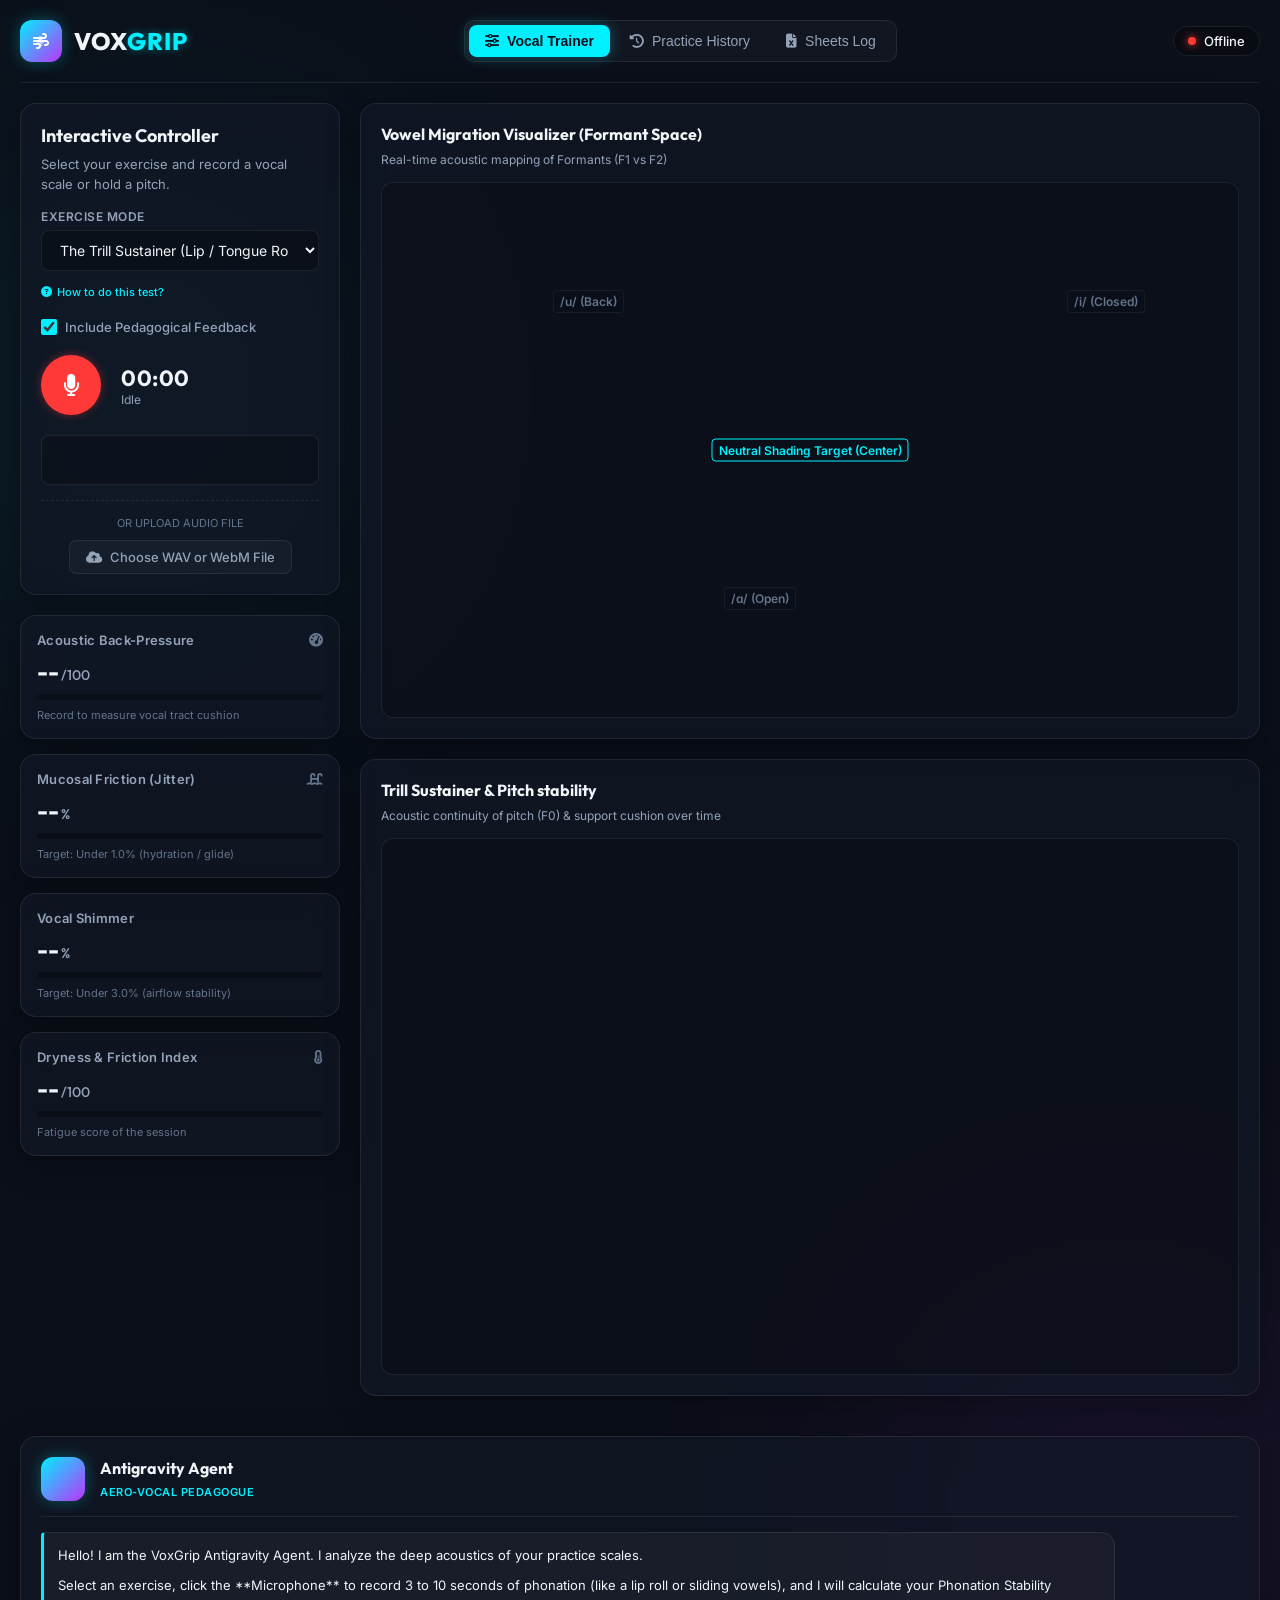
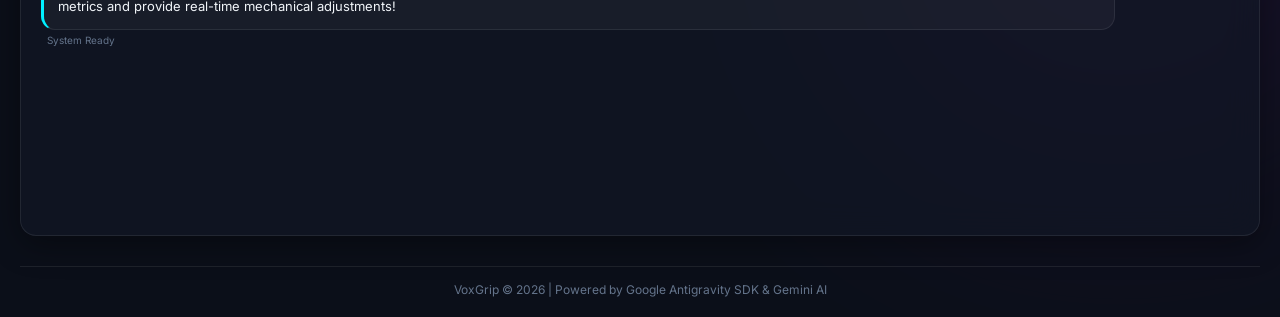
==== commit cbc71ea4: "Add interactive exercise instructions hover tooltip" ====
--- a/static/voxgrip/index.html
+++ b/static/voxgrip/index.html
@@ -69,7 +69,7 @@
                             
                             <div class="exercise-selector">
                                 <label for="exercise-type">Exercise Mode</label>
-                                <select id="exercise-type">
+                                <select id="exercise-type" onchange="updateExerciseTooltip()">
                                     <option value="lip_trill">The Trill Sustainer (Lip / Tongue Roll)</option>
                                     <option value="vowel_migration">Vowel Migration (High-Register /i/ or /u/)</option>
                                     <option value="voiced_fricative">Voiced Fricative (/v/ or /z/ Support)</option>
@@ -77,6 +77,13 @@
                                     <option value="messa_di_voce">Messa di Voce (Crescendo & Support Test)</option>
                                     <option value="free_singing">Free Scaling & Phonation Stability</option>
                                 </select>
+                                <div class="exercise-tooltip-container">
+                                    <span class="exercise-tooltip-trigger"><i class="fa-solid fa-circle-question"></i> How to do this test?</span>
+                                    <div class="exercise-tooltip-popup" id="exercise-tooltip-popup">
+                                        <h4 id="tooltip-title">The Trill Sustainer</h4>
+                                        <p id="tooltip-desc">Close lips loosely and blow air through them to make a motorboat sound, or roll your tongue ('r'). Keep pitch stable or slide up and down.</p>
+                                    </div>
+                                </div>
                             </div>
 
                             <div class="feedback-toggle">
--- a/static/voxgrip/style.css
+++ b/static/voxgrip/style.css
@@ -312,6 +312,82 @@
     border-color: var(--accent-cyan);
 }
 
+/* Exercise Tooltip Styling */
+.exercise-tooltip-container {
+    position: relative;
+    margin-top: 8px;
+    align-self: flex-start;
+}
+
+.exercise-tooltip-trigger {
+    font-size: 11px;
+    color: var(--accent-cyan);
+    cursor: pointer;
+    display: flex;
+    align-items: center;
+    gap: 5px;
+    font-weight: 500;
+    transition: color 0.2s ease, text-shadow 0.2s ease;
+}
+
+.exercise-tooltip-trigger:hover {
+    color: #ffffff;
+    text-shadow: 0 0 8px rgba(0, 240, 255, 0.6);
+}
+
+.exercise-tooltip-popup {
+    position: absolute;
+    bottom: calc(100% + 8px);
+    left: 0;
+    width: 290px;
+    background: rgba(15, 23, 42, 0.95);
+    backdrop-filter: blur(12px);
+    border: 1px solid var(--border-glass-active);
+    border-radius: 10px;
+    padding: 12px;
+    box-shadow: 0 8px 24px rgba(0, 0, 0, 0.6), 0 0 15px rgba(0, 240, 255, 0.15);
+    opacity: 0;
+    pointer-events: none;
+    transform: translateY(6px);
+    transition: opacity 0.25s cubic-bezier(0.16, 1, 0.3, 1), transform 0.25s cubic-bezier(0.16, 1, 0.3, 1);
+    z-index: 100;
+}
+
+.exercise-tooltip-container:hover .exercise-tooltip-popup {
+    opacity: 1;
+    pointer-events: auto;
+    transform: translateY(0);
+}
+
+/* Arrow indicator for tooltip */
+.exercise-tooltip-popup::after {
+    content: '';
+    position: absolute;
+    top: 100%;
+    left: 20px;
+    border-width: 5px;
+    border-style: solid;
+    border-color: rgba(15, 23, 42, 0.95) transparent transparent transparent;
+}
+
+.exercise-tooltip-popup h4 {
+    font-family: 'Outfit', sans-serif;
+    font-size: 12px;
+    font-weight: 700;
+    color: var(--accent-cyan);
+    margin-bottom: 4px;
+    display: flex;
+    align-items: center;
+    gap: 4px;
+}
+
+.exercise-tooltip-popup p {
+    font-size: 11px;
+    color: var(--text-secondary);
+    line-height: 1.45;
+}
+
+
 .feedback-toggle {
     display: flex;
     align-items: center;
